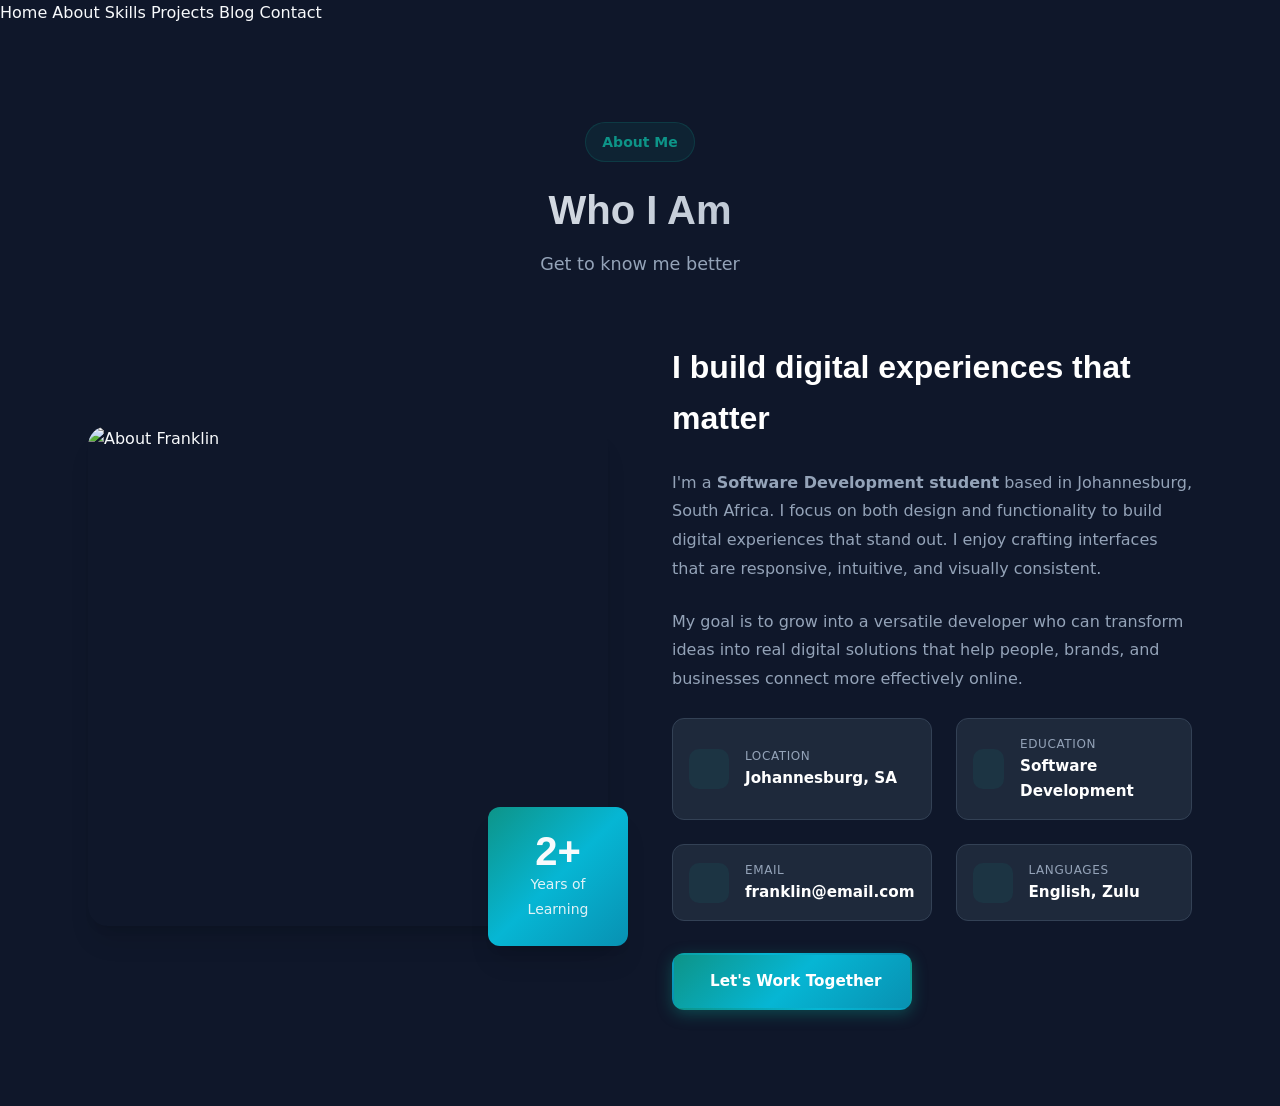
==== about.html @ f234de00 "Revamp about section with new layout and content Replaced the old about section with a new layout th" ====
<!DOCTYPE html>
<html lang="en">
<head>
    <meta charset="UTF-8">
    <meta name="viewport" content="width=device-width, initial-scale=1.0">
    <title>About Me | Your Name</title>
    <link rel="stylesheet" href="styles.css">
</head>
<body>
    <nav>
        <a href="index.html">Home</a>
        <a href="about.html">About</a>
        <a href="skills.html">Skills</a>
        <a href="projects.html">Projects</a>
        <a href="blog.html">Blog</a>
        <a href="contact.html">Contact</a>
    </nav>

    <main class="container">
       <section id="about" class="about section">
        <div class="container">
            <div class="section-header"><span class="section-tag">About Me</span><h2 class="section-title">Who I Am</h2><p class="section-subtitle">Get to know me better</p></div>
            <div class="about-grid">
                <div class="about-image">
                    <div class="about-image-wrapper">
                        <img src="https://images.unsplash.com/photo-1507003211169-0a1dd7228f2d?w=500&h=600&fit=crop&crop=face" alt="About Franklin">
                        <div class="experience-badge"><span class="exp-number">2+</span><span class="exp-text">Years of<br>Learning</span></div>
                    </div>
                </div>
                <div class="about-content">
                    <h3 class="about-heading">I build digital experiences that matter</h3>
                    <p class="about-text">I'm a <strong>Software Development student</strong> based in Johannesburg, South Africa. I focus on both design and functionality to build digital experiences that stand out. I enjoy crafting interfaces that are responsive, intuitive, and visually consistent.</p>
                    <p class="about-text">My goal is to grow into a versatile developer who can transform ideas into real digital solutions that help people, brands, and businesses connect more effectively online.</p>
                    <div class="about-info-grid">
                        <div class="info-item"><i class="fas fa-map-marker-alt"></i><div><span class="info-label">Location</span><span class="info-value">Johannesburg, SA</span></div></div>
                        <div class="info-item"><i class="fas fa-graduation-cap"></i><div><span class="info-label">Education</span><span class="info-value">Software Development</span></div></div>
                        <div class="info-item"><i class="fas fa-envelope"></i><div><span class="info-label">Email</span><span class="info-value">franklin@email.com</span></div></div>
                        <div class="info-item"><i class="fas fa-globe"></i><div><span class="info-label">Languages</span><span class="info-value">English, Zulu</span></div></div>
                    </div>
                    <a href="#contact" class="btn btn-primary"><i class="fas fa-handshake"></i> Let's Work Together</a>
                </div>
            </div>
        </div>
    </section>
    </main>

    <script src="script.js"></script>
</body>
</html>
---- styles.css ----
/* ============================================
   CSS VARIABLES & RESET
   ============================================ */
:root {
    --primary: #0d9488;
    --primary-dark: #0f766e;
    --primary-light: #14b8a6;
    --secondary: #06b6d4;
    --accent: #f59e0b;
    --dark: #0f172a;
    --dark-light: #1e293b;
    --dark-lighter: #334155;
    --light: #f8fafc;
    --gray: #94a3b8;
    --gray-light: #cbd5e1;
    --white: #ffffff;
    --gradient-1: linear-gradient(135deg, #0d9488 0%, #06b6d4 50%, #0891b2 100%);
    --gradient-2: linear-gradient(135deg, #06b6d4 0%, #0ea5e9 100%);
    --shadow-sm: 0 1px 2px 0 rgb(0 0 0 / 0.05);
    --shadow: 0 4px 6px -1px rgb(0 0 0 / 0.1), 0 2px 4px -2px rgb(0 0 0 / 0.1);
    --shadow-lg: 0 10px 15px -3px rgb(0 0 0 / 0.1), 0 4px 6px -4px rgb(0 0 0 / 0.1);
    --shadow-xl: 0 20px 25px -5px rgb(0 0 0 / 0.1), 0 8px 10px -6px rgb(0 0 0 / 0.1);
    --radius: 12px;
    --radius-lg: 20px;
    --transition: all 0.3s cubic-bezier(0.4, 0, 0.2, 1);
    --font-main: 'Inter', system-ui, -apple-system, sans-serif;
    --font-display: 'Space Grotesk', sans-serif;
}

[data-theme="light"] {
    --dark: #f8fafc;
    --dark-light: #ffffff;
    --dark-lighter: #e2e8f0;
    --light: #0f172a;
    --gray: #64748b;
    --gray-light: #94a3b8;
    --white: #0f172a;
    --shadow: 0 4px 6px -1px rgb(0 0 0 / 0.05), 0 2px 4px -2px rgb(0 0 0 / 0.05);
    --shadow-lg: 0 10px 15px -3px rgb(0 0 0 / 0.05), 0 4px 6px -4px rgb(0 0 0 / 0.05);
    --shadow-xl: 0 20px 25px -5px rgb(0 0 0 / 0.05), 0 8px 10px -6px rgb(0 0 0 / 0.05);
}

*, *::before, *::after { margin: 0; padding: 0; box-sizing: border-box; }
html { scroll-behavior: smooth; font-size: 16px; }
body {
    font-family: var(--font-main);
    background-color: var(--dark);
    color: var(--light);
    line-height: 1.6;
    overflow-x: hidden;
    transition: background-color 0.3s ease, color 0.3s ease;
}
a { text-decoration: none; color: inherit; transition: var(--transition); }
ul { list-style: none; }
img { max-width: 100%; height: auto; display: block; }
.container { max-width: 1200px; margin: 0 auto; padding: 0 1.5rem; }
.section { padding: 6rem 0; }
.section-sm { padding: 3rem 0; }

.particles-canvas {
    position: fixed; top: 0; left: 0; width: 100%; height: 100%;
    pointer-events: none; z-index: 0; opacity: 0.4;
}

/* NAVIGATION */
.navbar {
    position: fixed; top: 0; left: 0; width: 100%; z-index: 1000;
    padding: 1rem 0; transition: var(--transition); background: transparent;
}
.navbar.scrolled {
    background: rgba(15, 23, 42, 0.95); backdrop-filter: blur(10px);
    box-shadow: var(--shadow); padding: 0.75rem 0;
}
[data-theme="light"] .navbar.scrolled { background: rgba(248, 250, 252, 0.95); }
.nav-container {
    max-width: 1200px; margin: 0 auto; padding: 0 1.5rem;
    display: flex; justify-content: space-between; align-items: center;
}
.nav-logo {
    font-family: var(--font-display); font-size: 1.5rem; font-weight: 700; color: var(--white);
}
.logo-bracket { color: var(--primary); }
.nav-right { display: flex; align-items: center; gap: 1rem; }

.theme-toggle {
    width: 45px; height: 45px; border-radius: 50%; background: var(--dark-light);
    border: 1px solid var(--dark-lighter); color: var(--gray); cursor: pointer;
    display: flex; align-items: center; justify-content: center; font-size: 1.1rem;
    transition: var(--transition); position: relative; overflow: hidden;
}
.theme-toggle:hover { background: var(--primary); color: var(--white); border-color: var(--primary); }
.theme-toggle .fa-sun, .theme-toggle .fa-moon { position: absolute; transition: var(--transition); }
.theme-toggle .fa-sun { opacity: 0; transform: rotate(90deg) scale(0); }
.theme-toggle .fa-moon { opacity: 1; transform: rotate(0) scale(1); }
[data-theme="light"] .theme-toggle .fa-sun { opacity: 1; transform: rotate(0) scale(1); }
[data-theme="light"] .theme-toggle .fa-moon { opacity: 0; transform: rotate(-90deg) scale(0); }

.nav-menu { display: flex; gap: 2rem; align-items: center; }
.nav-link {
    font-size: 0.95rem; font-weight: 500; color: var(--gray);
    position: relative; padding: 0.5rem 0;
}
.nav-link::after {
    content: ''; position: absolute; bottom: 0; left: 0; width: 0; height: 2px;
    background: var(--gradient-1); transition: var(--transition);
}
.nav-link:hover, .nav-link.active { color: var(--white); }
.nav-link:hover::after, .nav-link.active::after { width: 100%; }

.nav-toggle { display: none; background: none; border: none; cursor: pointer; padding: 0.5rem; z-index: 1001; }
.hamburger {
    display: block; width: 25px; height: 2px; background: var(--white);
    position: relative; transition: var(--transition);
}
.hamburger::before, .hamburger::after {
    content: ''; position: absolute; width: 25px; height: 2px;
    background: var(--white); transition: var(--transition);
}
.hamburger::before { top: -8px; }
.hamburger::after { top: 8px; }
.nav-toggle.active .hamburger { background: transparent; }
.nav-toggle.active .hamburger::before { top: 0; transform: rotate(45deg); }
.nav-toggle.active .hamburger::after { top: 0; transform: rotate(-45deg); }

/* HERO */
.hero {
    min-height: 100vh; display: flex; align-items: center;
    position: relative; padding: 6rem 0 4rem; overflow: hidden;
}
.hero::before {
    content: ''; position: absolute; top: -50%; right: -10%;
    width: 600px; height: 600px; background: var(--primary);
    opacity: 0.1; border-radius: 50%; filter: blur(100px);
    animation: float 8s ease-in-out infinite;
}
.hero::after {
    content: ''; position: absolute; bottom: -30%; left: -10%;
    width: 400px; height: 400px; background: var(--secondary);
    opacity: 0.1; border-radius: 50%; filter: blur(100px);
    animation: float 10s ease-in-out infinite reverse;
}
.hero-container {
    max-width: 1200px; margin: 0 auto; padding: 0 1.5rem;
    display: grid; grid-template-columns: 1fr 1fr; gap: 4rem;
    align-items: center; position: relative; z-index: 1;
}
.hero-greeting {
    font-size: 1.1rem; color: var(--gray); margin-bottom: 1rem;
    display: flex; align-items: center; gap: 0.5rem;
}
.wave { display: inline-block; animation: wave 2s ease-in-out infinite; font-size: 1.5rem; }
.hero-title {
    font-family: var(--font-display); font-size: 4rem; font-weight: 700;
    line-height: 1.1; margin-bottom: 1rem;
}
.text-outline { -webkit-text-stroke: 2px var(--primary); color: transparent; display: block; }
.text-gradient {
    background: var(--gradient-1); -webkit-background-clip: text;
    -webkit-text-fill-color: transparent; background-clip: text; display: block;
}
.hero-subtitle { font-size: 1.5rem; color: var(--gray); margin-bottom: 1.5rem; min-height: 2rem; }
.dynamic-text { color: var(--primary-light); font-weight: 600; }
.cursor { color: var(--primary); animation: blink 1s step-end infinite; }
.hero-description {
    font-size: 1.1rem; color: var(--gray); margin-bottom: 2rem;
    max-width: 500px; line-height: 1.8;
}
.hero-cta { display: flex; gap: 1rem; margin-bottom: 2rem; flex-wrap: wrap; }
.btn {
    display: inline-flex; align-items: center; gap: 0.5rem;
    padding: 0.875rem 1.75rem; border-radius: var(--radius);
    font-weight: 600; font-size: 0.95rem; transition: var(--transition);
    border: 2px solid transparent; cursor: pointer;
}
.btn-primary {
    background: var(--gradient-1); color: var(--white);
    box-shadow: 0 4px 15px rgba(13, 148, 136, 0.4);
}
.btn-primary:hover { transform: translateY(-2px); box-shadow: 0 8px 25px rgba(13, 148, 136, 0.5); }
.btn-secondary { background: transparent; color: var(--white); border-color: var(--dark-lighter); }
.btn-secondary:hover { border-color: var(--primary); background: rgba(13, 148, 136, 0.1); }
.btn-full { width: 100%; justify-content: center; }
.hero-socials { display: flex; gap: 1rem; }
.social-link {
    width: 45px; height: 45px; border-radius: 50%; background: var(--dark-light);
    display: flex; align-items: center; justify-content: center;
    color: var(--gray); font-size: 1.1rem; transition: var(--transition);
    border: 1px solid var(--dark-lighter);
}
.social-link:hover { background: var(--primary); color: var(--white); transform: translateY(-3px); border-color: var(--primary); }

.hero-image { position: relative; display: flex; justify-content: center; }
.hero-image-wrapper { position: relative; width: 350px; height: 350px; }
.hero-image-bg {
    position: absolute; inset: 0; background: var(--gradient-1);
    border-radius: 30% 70% 70% 30% / 30% 30% 70% 70%;
    animation: morph 8s ease-in-out infinite; opacity: 0.8;
}
.profile-img {
    position: relative; width: 100%; height: 100%; object-fit: cover;
    border-radius: 30% 70% 70% 30% / 30% 30% 70% 70%;
    animation: morph 8s ease-in-out infinite; z-index: 1; padding: 8px; background: var(--dark);
}
.floating-card {
    position: absolute; background: var(--dark-light); padding: 0.75rem 1rem;
    border-radius: var(--radius); display: flex; align-items: center; gap: 0.5rem;
    font-size: 0.85rem; font-weight: 500; box-shadow: var(--shadow-lg);
    border: 1px solid var(--dark-lighter); z-index: 2; animation: float 6s ease-in-out infinite;
}
.floating-card i { color: var(--primary); }
.card-1 { top: 10%; left: -20%; animation-delay: 0s; }
.card-2 { top: 50%; right: -25%; animation-delay: 2s; }
.card-3 { bottom: 10%; left: -15%; animation-delay: 4s; }

.scroll-indicator {
    position: absolute; bottom: 2rem; left: 50%; transform: translateX(-50%);
    display: flex; flex-direction: column; align-items: center; gap: 0.5rem;
    color: var(--gray); font-size: 0.85rem; animation: bounce 2s infinite;
}
.mouse { width: 25px; height: 40px; border: 2px solid var(--gray); border-radius: 15px; position: relative; }
.wheel {
    width: 4px; height: 8px; background: var(--gray); border-radius: 2px;
    position: absolute; top: 8px; left: 50%; transform: translateX(-50%); animation: scroll 2s infinite;
}

/* STATS */
.stats { background: var(--dark-light); position: relative; z-index: 1; }
.stats-grid { display: grid; grid-template-columns: repeat(4, 1fr); gap: 2rem; text-align: center; }
.stat-item { padding: 1.5rem; }
.stat-number {
    font-family: var(--font-display); font-size: 3rem; font-weight: 700;
    background: var(--gradient-1); -webkit-background-clip: text;
    -webkit-text-fill-color: transparent; background-clip: text; line-height: 1;
}
.stat-suffix { font-family: var(--font-display); font-size: 2rem; font-weight: 700; color: var(--primary); }
.stat-label { display: block; color: var(--gray); margin-top: 0.5rem; font-size: 0.95rem; }

/* SECTION HEADERS */
.section-header { text-align: center; margin-bottom: 4rem; }
.section-tag {
    display: inline-block; padding: 0.5rem 1rem; background: rgba(13, 148, 136, 0.1);
    color: var(--primary); border-radius: 50px; font-size: 0.875rem; font-weight: 600;
    margin-bottom: 1rem; border: 1px solid rgba(13, 148, 136, 0.2);
}
.section-title {
    font-family: var(--font-display); font-size: 2.5rem; font-weight: 700;
    margin-bottom: 0.5rem;
    background: linear-gradient(to right, var(--white), var(--gray));
    -webkit-background-clip: text; -webkit-text-fill-color: transparent;
}
.section-subtitle { color: var(--gray); font-size: 1.1rem; }

/* ABOUT */
.about { background: var(--dark); position: relative; z-index: 1; }
.about-grid { display: grid; grid-template-columns: 1fr 1fr; gap: 4rem; align-items: center; }
.about-image-wrapper { position: relative; }
.about-image-wrapper img {
    border-radius: var(--radius-lg); box-shadow: var(--shadow-xl);
    width: 100%; height: 500px; object-fit: cover;
}
.experience-badge {
    position: absolute; bottom: -20px; right: -20px; background: var(--gradient-1);
    padding: 1.5rem; border-radius: var(--radius); text-align: center;
    box-shadow: var(--shadow-xl); min-width: 140px;
}
.exp-number { font-family: var(--font-display); font-size: 2.5rem; font-weight: 700; display: block; line-height: 1; }
.exp-text { font-size: 0.875rem; opacity: 0.9; }
.about-heading { font-family: var(--font-display); font-size: 2rem; margin-bottom: 1.5rem; color: var(--white); }
.about-text { color: var(--gray); margin-bottom: 1.5rem; line-height: 1.8; }
.about-info-grid { display: grid; grid-template-columns: 1fr 1fr; gap: 1.5rem; margin-bottom: 2rem; }
.info-item {
    display: flex; align-items: center; gap: 1rem; padding: 1rem;
    background: var(--dark-light); border-radius: var(--radius);
    border: 1px solid var(--dark-lighter); transition: var(--transition);
}
.info-item:hover { border-color: var(--primary); transform: translateY(-2px); }
.info-item i {
    width: 40px; height: 40px; background: rgba(13, 148, 136, 0.1);
    border-radius: 10px; display: flex; align-items: center; justify-content: center;
    color: var(--primary); font-size: 1.1rem;
}
.info-label { display: block; font-size: 0.75rem; color: var(--gray); text-transform: uppercase; letter-spacing: 0.05em; }
.info-value { display: block; font-weight: 600; color: var(--white); font-size: 0.95rem; }

/* SKILLS */
.skills { background: var(--dark-light); position: relative; z-index: 1; }
.skills-grid { display: grid; grid-template-columns: repeat(auto-fit, minmax(280px, 1fr)); gap: 1.5rem; margin-bottom: 4rem; }
.skill-card {
    background: var(--dark); padding: 2rem; border-radius: var(--radius);
    border: 1px solid var(--dark-lighter); transition: var(--transition);
    position: relative; overflow: hidden;
}
.skill-card::before {
    content: ''; position: absolute; top: 0; left: 0; width: 100%; height: 3px;
    background: var(--gradient-1); transform: scaleX(0); transition: var(--transition);
}
.skill-card:hover { transform: translateY(-5px); border-color: var(--primary); box-shadow: var(--shadow-lg); }
.skill-card:hover::before { transform: scaleX(1); }
.skill-icon {
    width: 60px; height: 60px; background: rgba(13, 148, 136, 0.1);
    border-radius: 15px; display: flex; align-items: center; justify-content: center;
    font-size: 1.75rem; color: var(--primary); margin-bottom: 1.5rem;
}
.skill-card h3 { font-family: var(--font-display); font-size: 1.25rem; margin-bottom: 1rem; color: var(--white); }
.skill-bar { height: 8px; background: var(--dark-light); border-radius: 10px; overflow: hidden; margin-bottom: 0.5rem; }
.skill-progress { height: 100%; background: var(--gradient-1); border-radius: 10px; width: 0; transition: width 1.5s ease-out; }
.skill-card.animate .skill-progress { width: var(--progress); }
.skill-percent { font-size: 0.875rem; color: var(--gray); font-weight: 600; }

.services-section { margin-top: 2rem; }
.services-title { text-align: center; font-family: var(--font-display); font-size: 1.75rem; margin-bottom: 2rem; color: var(--white); }
.services-grid { display: grid; grid-template-columns: repeat(auto-fit, minmax(250px, 1fr)); gap: 1.5rem; }
.service-card {
    background: var(--dark); padding: 2rem; border-radius: var(--radius);
    border: 1px solid var(--dark-lighter); text-align: center; transition: var(--transition);
}
.service-card:hover { transform: translateY(-5px); border-color: var(--secondary); box-shadow: var(--shadow-lg); }
.service-icon {
    width: 70px; height: 70px; background: rgba(6, 182, 212, 0.1);
    border-radius: 20px; display: flex; align-items: center; justify-content: center;
    font-size: 1.75rem; color: var(--secondary); margin: 0 auto 1.5rem; transition: var(--transition);
}
.service-card:hover .service-icon { transform: rotateY(360deg); }
.service-card h4 { font-family: var(--font-display); margin-bottom: 0.75rem; color: var(--white); }
.service-card p { color: var(--gray); font-size: 0.95rem; line-height: 1.6; }

/* PROJECTS */
.projects { background: var(--dark); position: relative; z-index: 1; }
.projects-filter { display: flex; justify-content: center; gap: 1rem; margin-bottom: 3rem; flex-wrap: wrap; }
.filter-btn {
    padding: 0.6rem 1.5rem; background: transparent; border: 1px solid var(--dark-lighter);
    border-radius: 50px; color: var(--gray); font-weight: 500; cursor: pointer;
    transition: var(--transition); font-family: inherit; font-size: 0.9rem;
}
.filter-btn:hover, .filter-btn.active {
    background: var(--gradient-1); color: var(--white); border-color: transparent;
    box-shadow: 0 4px 15px rgba(13, 148, 136, 0.3);
}
.projects-grid { display: grid; grid-template-columns: repeat(auto-fit, minmax(350px, 1fr)); gap: 2rem; }
.project-card {
    background: var(--dark-light); border-radius: var(--radius-lg); overflow: hidden;
    border: 1px solid var(--dark-lighter); transition: var(--transition);
}
.project-card:hover { transform: translateY(-10px); box-shadow: var(--shadow-xl); border-color: var(--primary); }
.project-card.hidden { display: none; }
.project-image { position: relative; overflow: hidden; height: 250px; }
.project-image img { width: 100%; height: 100%; object-fit: cover; transition: transform 0.5s ease; }
.project-card:hover .project-image img { transform: scale(1.1); }
.project-overlay {
    position: absolute; inset: 0; background: rgba(15, 23, 42, 0.9);
    display: flex; align-items: center; justify-content: center; gap: 1rem;
    opacity: 0; transition: var(--transition);
}
.project-card:hover .project-overlay { opacity: 1; }
.project-link {
    width: 50px; height: 50px; background: var(--primary); border-radius: 50%;
    display: flex; align-items: center; justify-content: center;
    color: var(--white); font-size: 1.25rem; transform: translateY(20px); transition: var(--transition);
}
.project-card:hover .project-link { transform: translateY(0); }
.project-link:hover { background: var(--primary-dark); transform: scale(1.1); }
.project-info { padding: 1.5rem; }
.project-info h3 { font-family: var(--font-display); font-size: 1.25rem; margin-bottom: 0.5rem; color: var(--white); }
.project-info p { color: var(--gray); font-size: 0.95rem; margin-bottom: 1rem; line-height: 1.6; }
.project-tags { display: flex; gap: 0.5rem; flex-wrap: wrap; }
.project-tags span {
    padding: 0.35rem 0.75rem; background: rgba(13, 148, 136, 0.1);
    color: var(--primary-light); border-radius: 50px; font-size: 0.8rem;
    font-weight: 500; border: 1px solid rgba(13, 148, 136, 0.2);
}

/* BLOG */
.blog { background: var(--dark-light); position: relative; z-index: 1; }
.blog-grid { display: grid; grid-template-columns: repeat(auto-fit, minmax(320px, 1fr)); gap: 2rem; }
.blog-card {
    background: var(--dark); border-radius: var(--radius-lg); overflow: hidden;
    border: 1px solid var(--dark-lighter); transition: var(--transition);
}
.blog-card:hover { transform: translateY(-8px); box-shadow: var(--shadow-xl); border-color: var(--primary); }
.blog-image { position: relative; height: 220px; overflow: hidden; }
.blog-image img { width: 100%; height: 100%; object-fit: cover; transition: transform 0.5s ease; }
.blog-card:hover .blog-image img { transform: scale(1.1); }
.blog-category {
    position: absolute; top: 1rem; left: 1rem; padding: 0.4rem 1rem;
    background: var(--gradient-1); color: var(--white); border-radius: 50px;
    font-size: 0.8rem; font-weight: 600;
}
.blog-content { padding: 1.5rem; }
.blog-meta { display: flex; gap: 1.5rem; margin-bottom: 1rem; color: var(--gray); font-size: 0.85rem; }
.blog-meta i { margin-right: 0.3rem; color: var(--primary); }
.blog-content h3 { font-family: var(--font-display); font-size: 1.2rem; margin-bottom: 0.75rem; color: var(--white); line-height: 1.4; }
.blog-content p { color: var(--gray); font-size: 0.95rem; line-height: 1.6; margin-bottom: 1rem; }
.blog-read-more { color: var(--primary); font-weight: 600; font-size: 0.9rem; display: inline-flex; align-items: center; gap: 0.5rem; }
.blog-read-more:hover { gap: 0.75rem; }
.blog-read-more i { transition: var(--transition); }

/* CONTACT */
.contact { background: var(--dark-light); position: relative; z-index: 1; }
.contact-grid { display: grid; grid-template-columns: 1fr 1fr; gap: 4rem; align-items: start; }
.contact-info h3 { font-family: var(--font-display); font-size: 1.75rem; margin-bottom: 1rem; color: var(--white); }
.contact-info > p { color: var(--gray); margin-bottom: 2rem; line-height: 1.8; }
.contact-details { margin-bottom: 2rem; }
.contact-item { display: flex; align-items: center; gap: 1rem; padding: 1rem 0; border-bottom: 1px solid var(--dark-lighter); }
.contact-item:last-child { border-bottom: none; }
.contact-icon {
    width: 50px; height: 50px; background: rgba(13, 148, 136, 0.1);
    border-radius: 12px; display: flex; align-items: center; justify-content: center;
    color: var(--primary); font-size: 1.25rem; flex-shrink: 0;
}
.contact-label { display: block; font-size: 0.75rem; color: var(--gray); text-transform: uppercase; letter-spacing: 0.05em; margin-bottom: 0.25rem; }
.contact-item a, .contact-item span { color: var(--white); font-weight: 500; transition: var(--transition); }
.contact-item a:hover { color: var(--primary); }
.contact-socials { display: flex; gap: 1rem; }

.contact-form-wrapper { background: var(--dark); padding: 2.5rem; border-radius: var(--radius-lg); border: 1px solid var(--dark-lighter); }
.form-row { display: grid; grid-template-columns: 1fr 1fr; gap: 1rem; }
.form-group { margin-bottom: 1.5rem; }
.form-group label { display: block; margin-bottom: 0.5rem; color: var(--gray); font-size: 0.9rem; font-weight: 500; }
.form-group input, .form-group select, .form-group textarea {
    width: 100%; padding: 0.875rem 1rem; background: var(--dark-light);
    border: 1px solid var(--dark-lighter); border-radius: var(--radius);
    color: var(--white); font-family: inherit; font-size: 0.95rem; transition: var(--transition);
}
.form-group input:focus, .form-group select:focus, .form-group textarea:focus {
    outline: none; border-color: var(--primary); box-shadow: 0 0 0 3px rgba(13, 148, 136, 0.1);
}
.form-group input::placeholder, .form-group textarea::placeholder { color: var(--dark-lighter); }
.form-group select option { background: var(--dark-light); color: var(--white); }
.form-group textarea { resize: vertical; min-height: 120px; }

/* FOOTER */
.footer { background: var(--dark); border-top: 1px solid var(--dark-lighter); padding: 4rem 0 2rem; position: relative; z-index: 1; }
.footer-content { display: grid; grid-template-columns: 2fr 1fr 1fr 1fr; gap: 3rem; margin-bottom: 3rem; }
.footer-logo { font-family: var(--font-display); font-size: 1.5rem; font-weight: 700; margin-bottom: 1rem; display: inline-block; color: var(--white); }
.footer-brand p { color: var(--gray); line-height: 1.6; }
.footer-links h4 { font-family: var(--font-display); font-size: 1.1rem; margin-bottom: 1.5rem; color: var(--white); }
.footer-links ul li { margin-bottom: 0.75rem; }
.footer-links ul li a { color: var(--gray); transition: var(--transition); }
.footer-links ul li a:hover { color: var(--primary); padding-left: 0.5rem; }
.footer-bottom {
    border-top: 1px solid var(--dark-lighter); padding-top: 2rem;
    display: flex; justify-content: space-between; align-items: center;
    flex-wrap: wrap; gap: 1rem; color: var(--gray); font-size: 0.9rem;
}
.footer-bottom i { color: #ef4444; }

/* BACK TO TOP */
.back-to-top {
    position: fixed; bottom: 2rem; right: 2rem; width: 50px; height: 50px;
    background: var(--gradient-1); border: none; border-radius: 50%;
    color: var(--white); font-size: 1.25rem; cursor: pointer;
    opacity: 0; visibility: hidden; transition: var(--transition);
    box-shadow: var(--shadow-lg); z-index: 999;
    display: flex; align-items: center; justify-content: center;
}
.back-to-top.visible { opacity: 1; visibility: visible; }
.back-to-top:hover { transform: translateY(-5px); box-shadow: 0 10px 30px rgba(13, 148, 136, 0.4); }

/* ANIMATIONS */
@keyframes float { 0%, 100% { transform: translateY(0); } 50% { transform: translateY(-20px); } }
@keyframes morph {
    0%, 100% { border-radius: 30% 70% 70% 30% / 30% 30% 70% 70%; }
    25% { border-radius: 58% 42% 75% 25% / 76% 46% 54% 24%; }
    50% { border-radius: 50% 50% 33% 67% / 55% 27% 73% 45%; }
    75% { border-radius: 33% 67% 58% 42% / 63% 68% 32% 37%; }
}
@keyframes wave { 0%, 100% { transform: rotate(0deg); } 25% { transform: rotate(20deg); } 75% { transform: rotate(-10deg); } }
@keyframes blink { 0%, 100% { opacity: 1; } 50% { opacity: 0; } }
@keyframes bounce { 0%, 20%, 50%, 80%, 100% { transform: translateX(-50%) translateY(0); } 40% { transform: translateX(-50%) translateY(-10px); } 60% { transform: translateX(-50%) translateY(-5px); } }
@keyframes scroll { 0% { opacity: 1; transform: translateX(-50%) translateY(0); } 100% { opacity: 0; transform: translateX(-50%) translateY(15px); } }

.reveal { opacity: 0; transform: translateY(30px); transition: all 0.8s ease-out; }
.reveal.active { opacity: 1; transform: translateY(0); }

/* RESPONSIVE */
@media (max-width: 1024px) {
    .hero-container { gap: 2rem; }
    .hero-title { font-size: 3rem; }
    .about-grid, .contact-grid { gap: 2rem; }
    .stats-grid { grid-template-columns: repeat(2, 1fr); }
    .footer-content { grid-template-columns: 1fr 1fr; }
}

@media (max-width: 768px) {
    .nav-menu {
        position: fixed; top: 0; right: -100%; width: 80%; max-width: 400px; height: 100vh;
        background: var(--dark-light); flex-direction: column; justify-content: center;
        align-items: center; gap: 2rem; transition: var(--transition);
        box-shadow: -10px 0 30px rgba(0, 0, 0, 0.3);
    }
    .nav-menu.active { right: 0; }
    .nav-toggle { display: block; }
    .hero-container { grid-template-columns: 1fr; text-align: center; }
    .hero-content { order: 2; }
    .hero-image { order: 1; }
    .hero-image-wrapper { width: 250px; height: 250px; }
    .hero-title { font-size: 2.5rem; }
    .hero-description { margin-left: auto; margin-right: auto; }
    .hero-cta { justify-content: center; }
    .floating-card { display: none; }
    .about-grid, .contact-grid { grid-template-columns: 1fr; }
    .about-image-wrapper img { height: 350px; }
    .experience-badge { right: 10px; bottom: -10px; padding: 1rem; min-width: 120px; }
    .exp-number { font-size: 2rem; }
    .about-info-grid { grid-template-columns: 1fr; }
    .stats-grid { grid-template-columns: 1fr 1fr; gap: 1rem; }
    .stat-number { font-size: 2rem; }
    .projects-grid { grid-template-columns: 1fr; }
    .form-row { grid-template-columns: 1fr; }
    .footer-content { grid-template-columns: 1fr; text-align: center; }
    .footer-bottom { flex-direction: column; text-align: center; }
    .section { padding: 4rem 0; }
    .section-title { font-size: 2rem; }
    .testimonial-card { padding: 2rem 1.5rem; }
    .testimonial-text { font-size: 1rem; }
}

@media (max-width: 480px) {
    .hero-title { font-size: 2rem; }
    .hero-subtitle { font-size: 1.1rem; }
    .btn { padding: 0.75rem 1.25rem; font-size: 0.9rem; }
    .skills-grid, .services-grid { grid-template-columns: 1fr; }
    .stats-grid { grid-template-columns: 1fr; }
    .projects-filter { gap: 0.5rem; }
    .filter-btn { padding: 0.5rem 1rem; font-size: 0.85rem; }
}
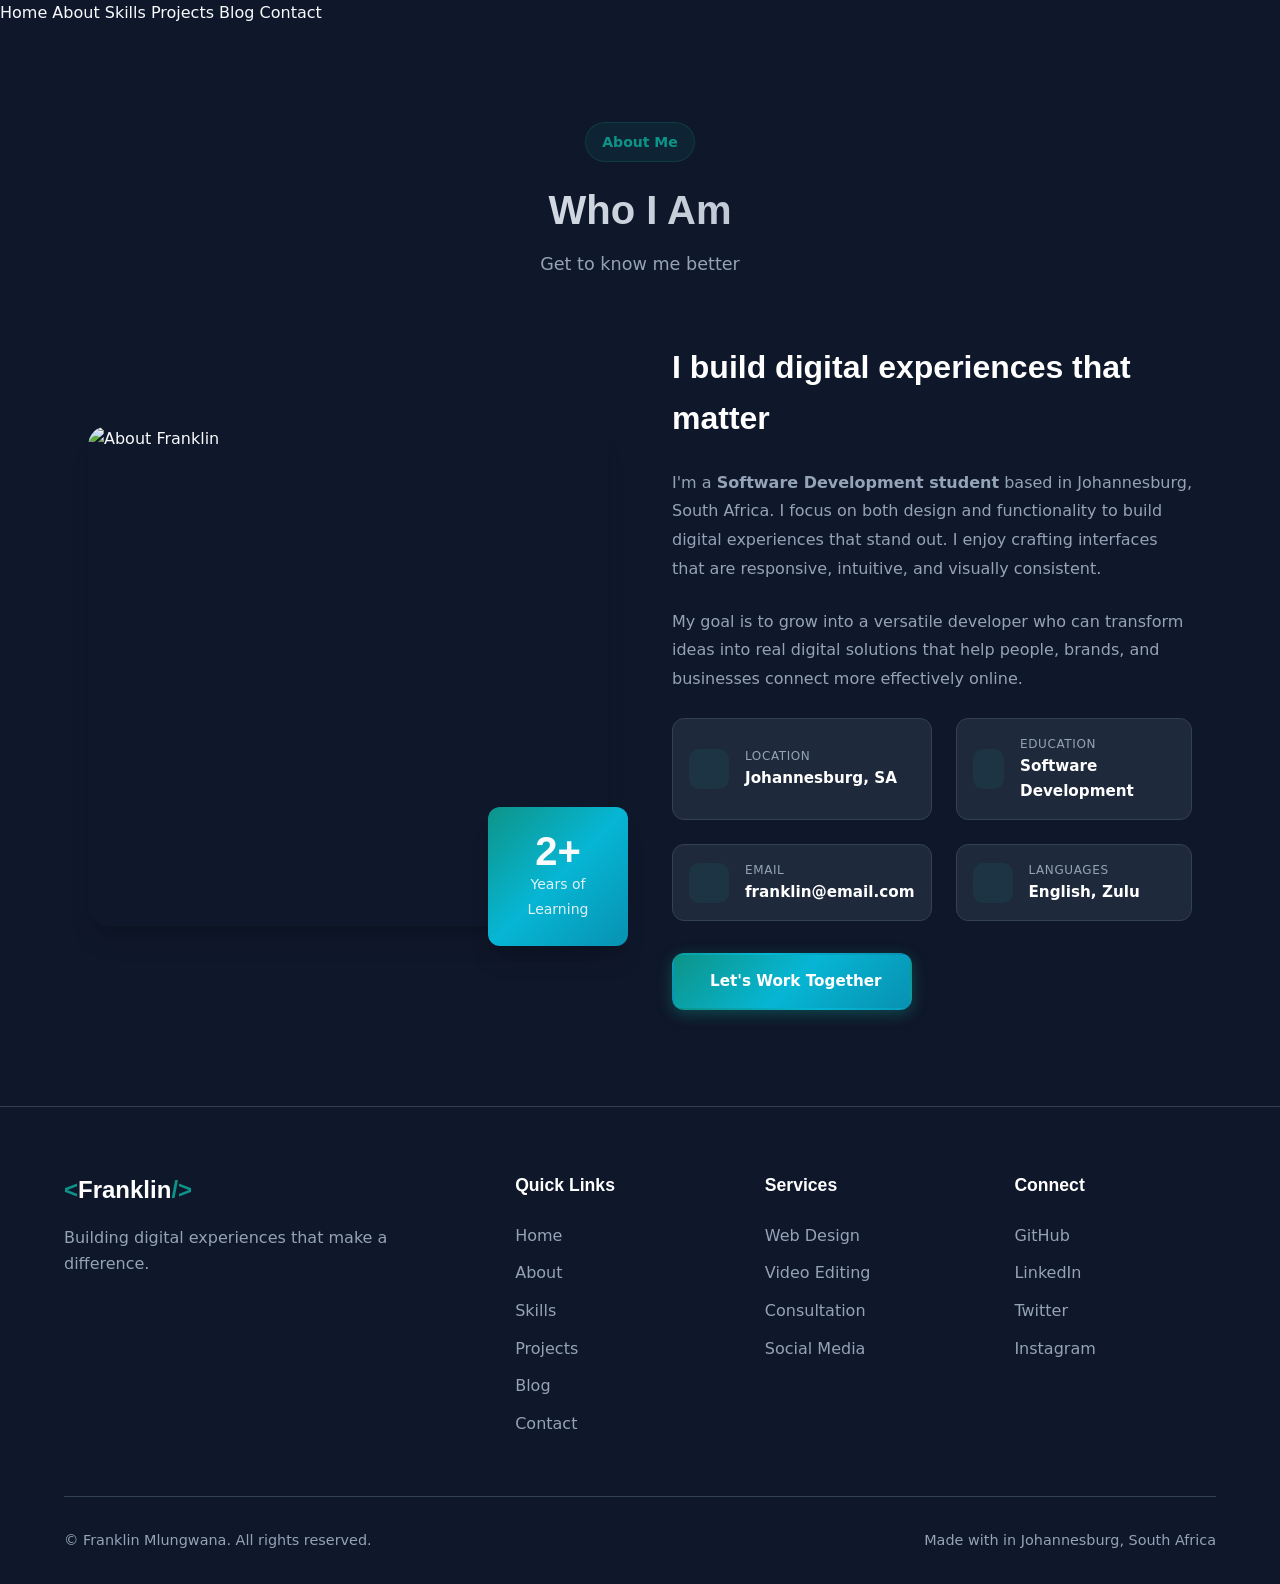
==== commit b439eb9a: "Add footer and back-to-top button to about.html" ====
--- a/about.html
+++ b/about.html
@@ -43,7 +43,18 @@
         </div>
     </section>
     </main>
-
+<footer class="footer">
+        <div class="container">
+            <div class="footer-content">
+                <div class="footer-brand"><a href="#home" class="footer-logo"><span class="logo-bracket">&lt;</span>Franklin<span class="logo-bracket">/&gt;</span></a><p>Building digital experiences that make a difference.</p></div>
+                <div class="footer-links"><h4>Quick Links</h4><ul><li><a href="#home">Home</a></li><li><a href="#about">About</a></li><li><a href="#skills">Skills</a></li><li><a href="#projects">Projects</a></li><li><a href="#blog">Blog</a></li><li><a href="#contact">Contact</a></li></ul></div>
+                <div class="footer-links"><h4>Services</h4><ul><li><a href="#skills">Web Design</a></li><li><a href="#skills">Video Editing</a></li><li><a href="#skills">Consultation</a></li><li><a href="#skills">Social Media</a></li></ul></div>
+                <div class="footer-links"><h4>Connect</h4><ul><li><a href="https://github.com/mlungwanafranklin-gif" target="_blank">GitHub</a></li><li><a href="#" target="_blank">LinkedIn</a></li><li><a href="#" target="_blank">Twitter</a></li><li><a href="#" target="_blank">Instagram</a></li></ul></div>
+            </div>
+            <div class="footer-bottom"><p>&copy; <span id="year"></span> Franklin Mlungwana. All rights reserved.</p><p>Made with <i class="fas fa-heart"></i> in Johannesburg, South Africa</p></div>
+        </div>
+    </footer>
+    <button class="back-to-top" id="backToTop" aria-label="Back to top"><i class="fas fa-arrow-up"></i></button>
     <script src="script.js"></script>
 </body>
 </html>
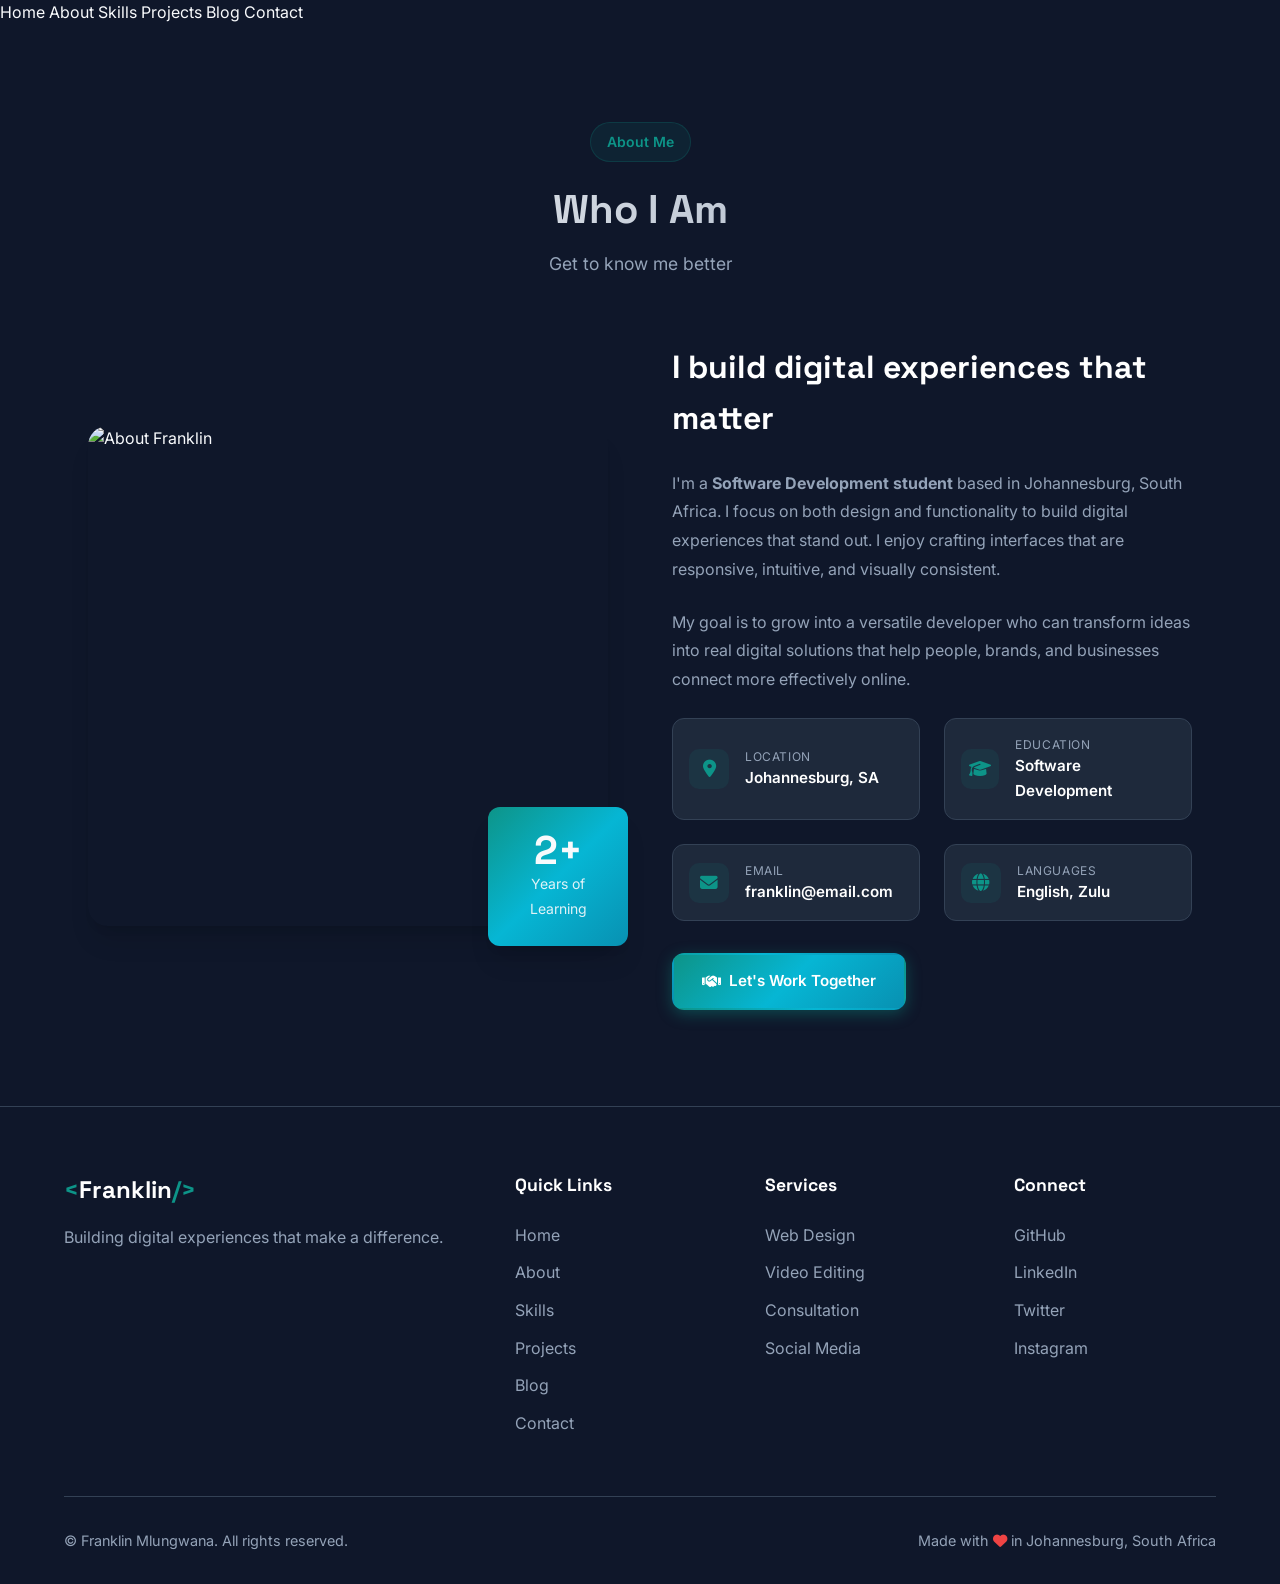
==== commit b9b0de0b: "Modify title and add meta description in about.html Updated the title and added meta description for" ====
--- a/about.html
+++ b/about.html
@@ -3,8 +3,14 @@
 <head>
     <meta charset="UTF-8">
     <meta name="viewport" content="width=device-width, initial-scale=1.0">
-    <title>About Me | Your Name</title>
+    <title>About | Franklin</title>
+    <meta name="description" content="Franklin - Software Development student from Johannesburg, South Africa. Creating clean, modern, and functional websites.">
     <link rel="stylesheet" href="styles.css">
+    <link rel="preconnect" href="https://fonts.googleapis.com">
+    <link rel="preconnect" href="https://fonts.gstatic.com" crossorigin>
+    <link href="https://fonts.googleapis.com/css2?family=Inter:wght@300;400;500;600;700;800&family=Space+Grotesk:wght@400;500;600;700&display=swap" rel="stylesheet">
+    <link rel="stylesheet" href="https://cdnjs.cloudflare.com/ajax/libs/font-awesome/6.5.1/css/all.min.css">
+<base target="_blank">
 </head>
 <body>
     <nav>
@@ -43,12 +49,12 @@
         </div>
     </section>
     </main>
-<footer class="footer">
+ <footer class="footer">
         <div class="container">
             <div class="footer-content">
-                <div class="footer-brand"><a href="#home" class="footer-logo"><span class="logo-bracket">&lt;</span>Franklin<span class="logo-bracket">/&gt;</span></a><p>Building digital experiences that make a difference.</p></div>
-                <div class="footer-links"><h4>Quick Links</h4><ul><li><a href="#home">Home</a></li><li><a href="#about">About</a></li><li><a href="#skills">Skills</a></li><li><a href="#projects">Projects</a></li><li><a href="#blog">Blog</a></li><li><a href="#contact">Contact</a></li></ul></div>
-                <div class="footer-links"><h4>Services</h4><ul><li><a href="#skills">Web Design</a></li><li><a href="#skills">Video Editing</a></li><li><a href="#skills">Consultation</a></li><li><a href="#skills">Social Media</a></li></ul></div>
+                <div class="footer-brand"><a href="home.html" class="footer-logo"><span class="logo-bracket">&lt;</span>Franklin<span class="logo-bracket">/&gt;</span></a><p>Building digital experiences that make a difference.</p></div>
+                <div class="footer-links"><h4>Quick Links</h4><ul><li><a href="home.html">Home</a></li><li><a href="about.html">About</a></li><li><a href="skills.html">Skills</a></li><li><a href="projects.html">Projects</a></li><li><a href="blog.html">Blog</a></li><li><a href="#contact">Contact</a></li></ul></div>
+                <div class="footer-links"><h4>Services</h4><ul><li><a href="skills.html">Web Design</a></li><li><a href="skills.html">Video Editing</a></li><li><a href="skills.html">Consultation</a></li><li><a href="skills.html">Social Media</a></li></ul></div>
                 <div class="footer-links"><h4>Connect</h4><ul><li><a href="https://github.com/mlungwanafranklin-gif" target="_blank">GitHub</a></li><li><a href="#" target="_blank">LinkedIn</a></li><li><a href="#" target="_blank">Twitter</a></li><li><a href="#" target="_blank">Instagram</a></li></ul></div>
             </div>
             <div class="footer-bottom"><p>&copy; <span id="year"></span> Franklin Mlungwana. All rights reserved.</p><p>Made with <i class="fas fa-heart"></i> in Johannesburg, South Africa</p></div>
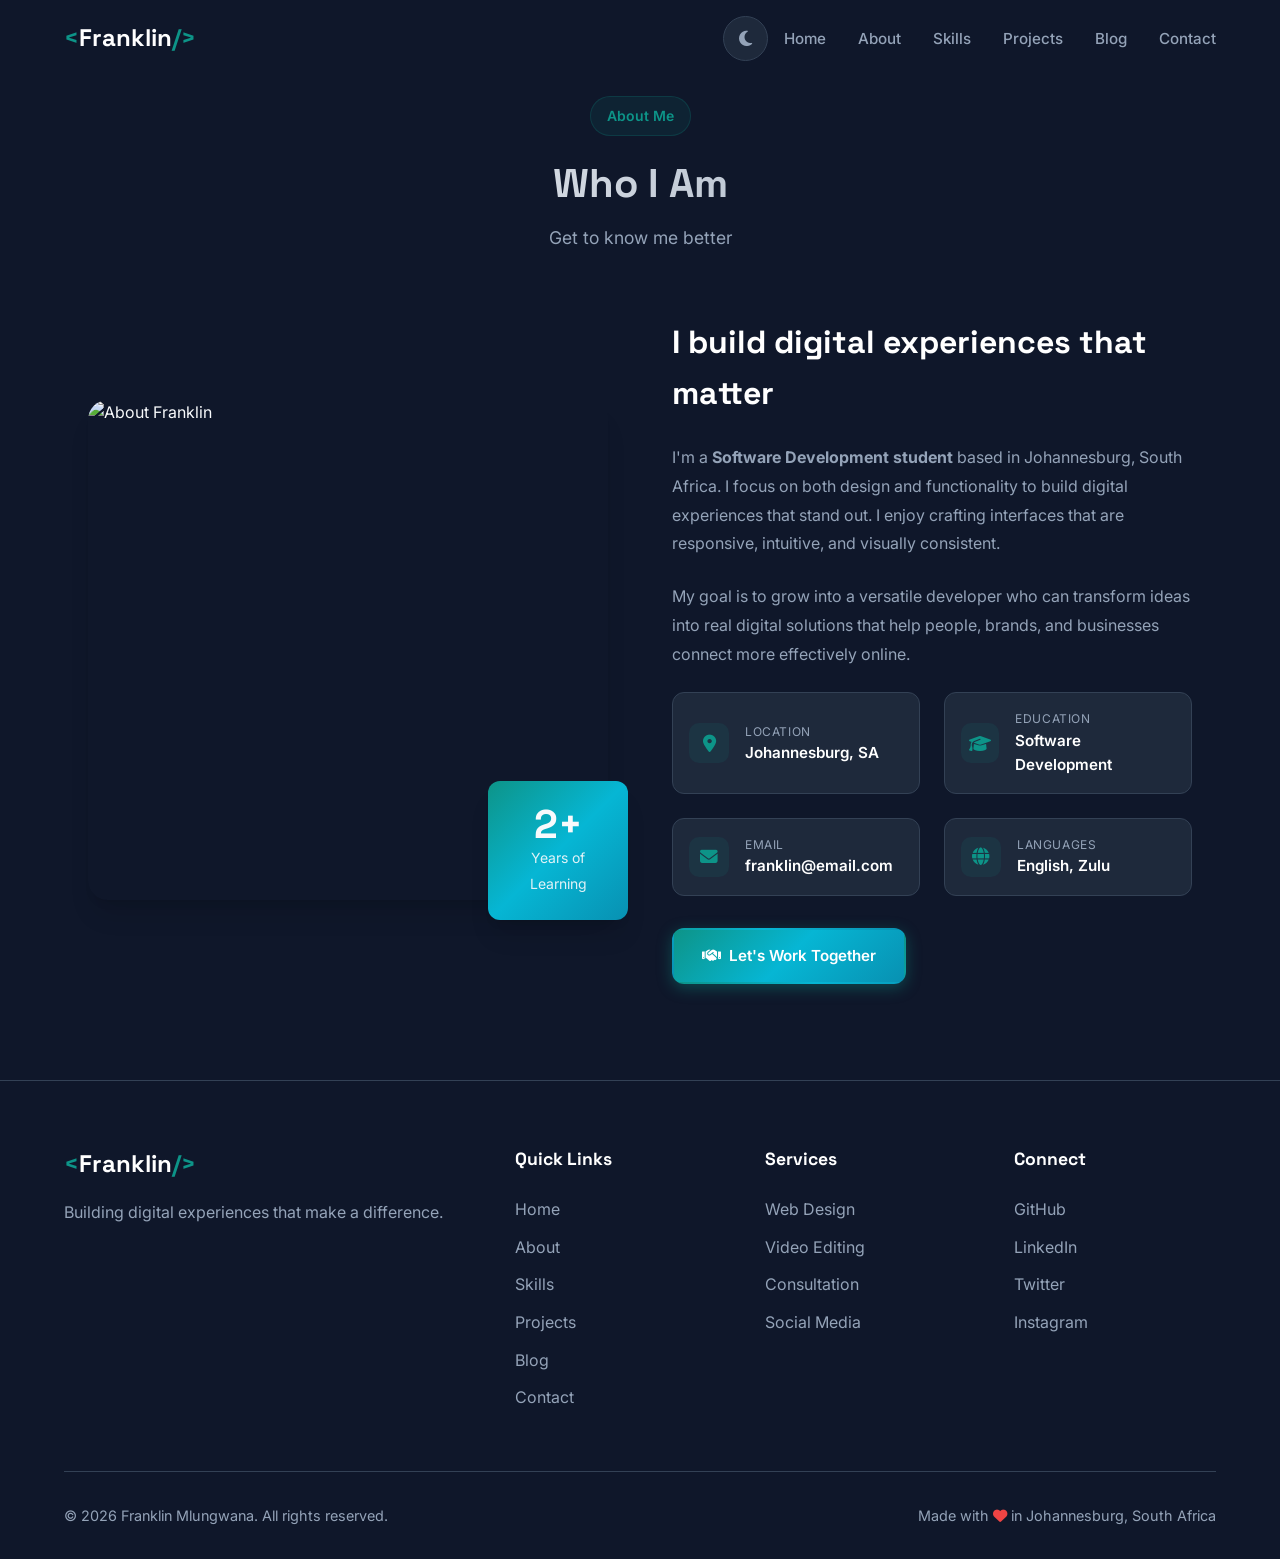
==== commit 998ae308: "Refactor navigation bar with new structure and classes" ====
--- a/about.html
+++ b/about.html
@@ -10,17 +10,32 @@
     <link rel="preconnect" href="https://fonts.gstatic.com" crossorigin>
     <link href="https://fonts.googleapis.com/css2?family=Inter:wght@300;400;500;600;700;800&family=Space+Grotesk:wght@400;500;600;700&display=swap" rel="stylesheet">
     <link rel="stylesheet" href="https://cdnjs.cloudflare.com/ajax/libs/font-awesome/6.5.1/css/all.min.css">
-<base target="_blank">
 </head>
 <body>
-    <nav>
-        <a href="index.html">Home</a>
-        <a href="about.html">About</a>
-        <a href="skills.html">Skills</a>
-        <a href="projects.html">Projects</a>
-        <a href="blog.html">Blog</a>
-        <a href="contact.html">Contact</a>
-    </nav>
+    <nav class="navbar" id="navbar">
+    <div class="nav-container">
+        <a href="index.html" class="nav-logo">
+            <span class="logo-bracket">&lt;</span>Franklin<span class="logo-bracket">/&gt;</span>
+        </a>
+        <div class="nav-right">
+            <button class="theme-toggle" id="themeToggle" aria-label="Toggle theme">
+                <i class="fas fa-sun"></i>
+                <i class="fas fa-moon"></i>
+            </button>
+            <button class="nav-toggle" id="navToggle" aria-label="Toggle menu">
+                <span class="hamburger"></span>
+            </button>
+            <ul class="nav-menu" id="navMenu">
+                <li><a href="index.html" class="nav-link">Home</a></li>
+                <li><a href="about.html" class="nav-link">About</a></li>
+                <li><a href="skills.html" class="nav-link">Skills</a></li>
+                <li><a href="projects.html" class="nav-link">Projects</a></li>
+                <li><a href="blog.html" class="nav-link">Blog</a></li>
+                <li><a href="contact.html" class="nav-link">Contact</a></li>
+            </ul>
+        </div>
+    </div>
+</nav>
 
     <main class="container">
        <section id="about" class="about section">
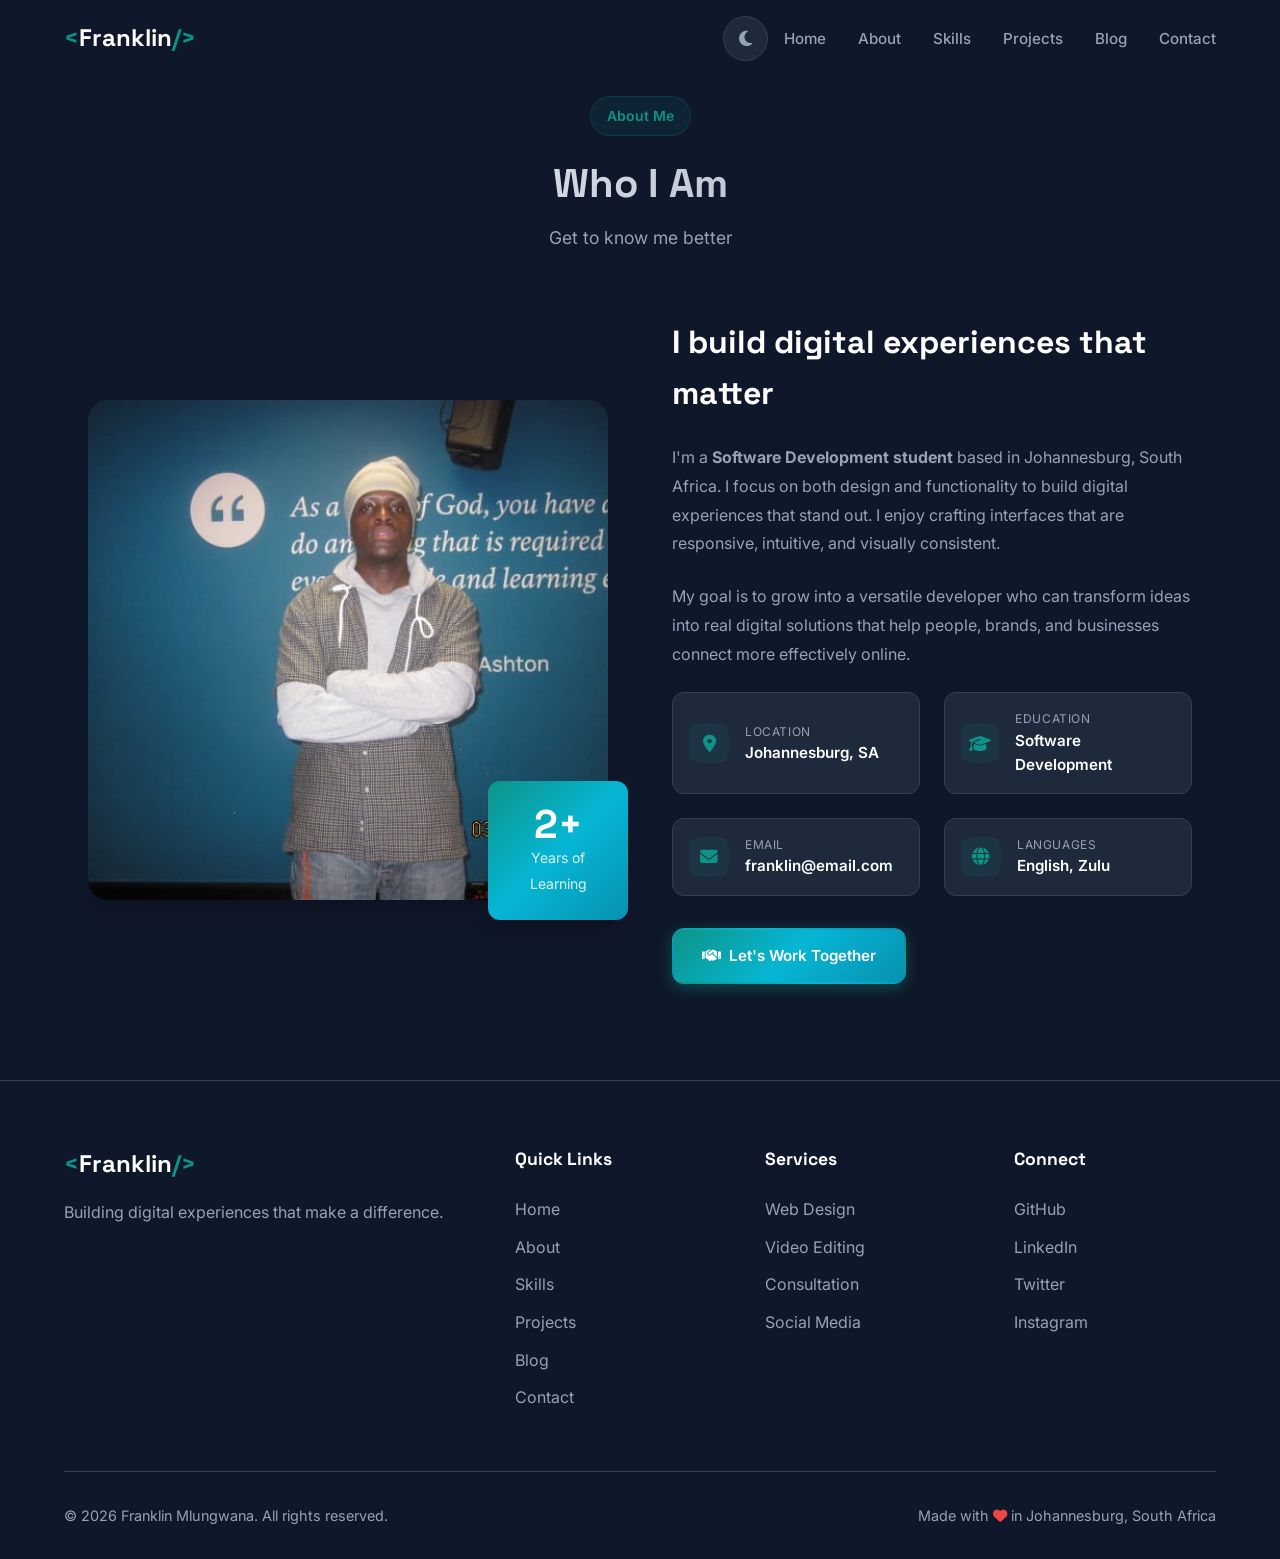
==== commit 218a5102: "Update about image source in about.html" ====
--- a/about.html
+++ b/about.html
@@ -44,7 +44,7 @@
             <div class="about-grid">
                 <div class="about-image">
                     <div class="about-image-wrapper">
-                        <img src="https://images.unsplash.com/photo-1507003211169-0a1dd7228f2d?w=500&h=600&fit=crop&crop=face" alt="About Franklin">
+                        <img src="Images/IMG-20260310-WA0088.jpg" alt="About Franklin">
                         <div class="experience-badge"><span class="exp-number">2+</span><span class="exp-text">Years of<br>Learning</span></div>
                     </div>
                 </div>
--- a/styles.css
+++ b/styles.css
@@ -524,3 +524,97 @@
     .projects-filter { gap: 0.5rem; }
     .filter-btn { padding: 0.5rem 1rem; font-size: 0.85rem; }
 }
+
+.testimonial-card {
+    display: none;
+    padding: 2.5rem;
+    background: var(--dark-light);
+    border-radius: var(--radius-lg);
+    border: 1px solid var(--dark-lighter);
+}
+.testimonial-card.active {
+    display: block;
+}
+.testimonial-nav {
+    display: flex;
+    justify-content: center;
+    align-items: center;
+    gap: 1rem;
+    margin-top: 2rem;
+}
+.dot {
+    width: 10px;
+    height: 10px;
+    border-radius: 50%;
+    background: var(--dark-lighter);
+    cursor: pointer;
+    transition: var(--transition);
+}
+.dot.active {
+    background: var(--primary);
+}
+
+@keyframes fadeIn {
+    from { opacity: 0; transform: translateY(20px); }
+    to { opacity: 1; transform: translateY(0); }
+}
+
+.map-modal {
+    display: none;
+    position: fixed;
+    top: 0;
+    left: 0;
+    width: 100%;
+    height: 100%;
+    background: rgba(0,0,0,0.7);
+    justify-content: center;
+    align-items: center;
+    z-index: 9999;
+}
+
+.map-content {
+    width: 90%;
+    max-width: 700px;
+    background: #fff;
+    padding: 10px;
+    border-radius: 10px;
+    position: relative;
+}
+
+.close-map {
+    position: absolute;
+    top: 5px;
+    right: 10px;
+    font-size: 24px;
+    cursor: pointer;
+}
+
+.checkbox-item {
+    display: flex;
+    align-items: center;
+    gap: 10px;
+    margin: 8px 0;
+    cursor: pointer;
+    font-size: 0.95rem;
+}
+
+.checkbox-item input {
+    accent-color: #4f46e5;
+    transform: scale(1.1);
+}
+
+#otherServiceField {
+    transition: all 0.3s ease;
+}
+
+#otherServiceField {
+    display: none;
+    opacity: 0;
+    transform: translateY(-5px);
+    transition: all 0.25s ease;
+}
+
+#otherServiceField.show {
+    opacity: 1;
+    transform: translateY(0);
+}
